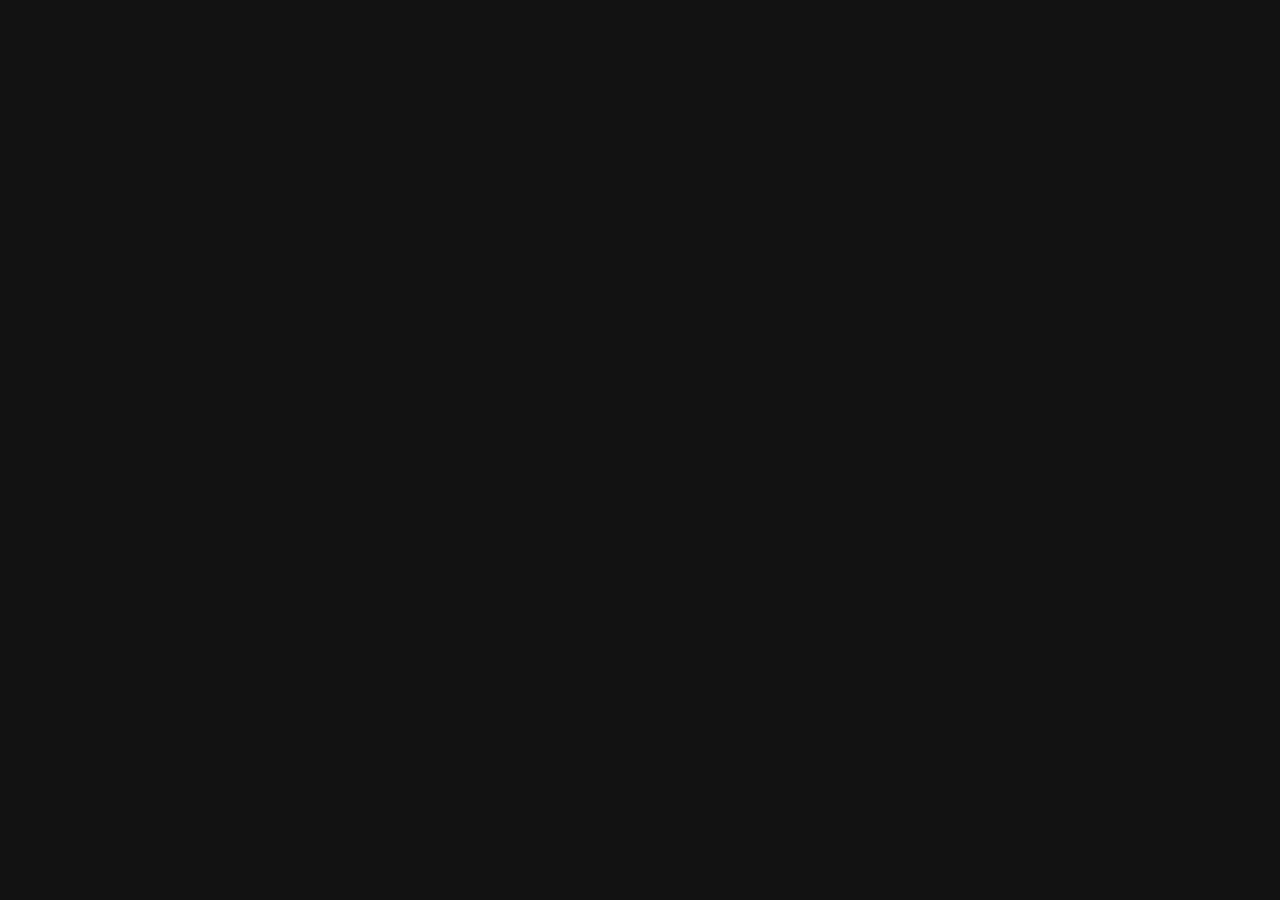
==== index.html @ 7065d360 "Initial commit" ====
<!DOCTYPE html>
<html lang="pt-br">
<head>
    <meta charset="UTF-8">
    <meta name="viewport" content="width=device-width, initial-scale=1.0">
    <meta http-equiv="X-UA-Compatible" content="ie=edge">
    <link rel="stylesheet" href="style.css">
    <title>ErrorClock</title>
</head>
<body>
    <main>
        <div class="relogio" data-text="baaaaaah"></div>
    </main>

    <script src="script.js"></script>
</body>
</html>
---- style.css ----
body {
    background: #111;
    display: flex;
    align-items: center;
    height: 95vh;
    justify-content: center;
}
  
  .relogio {
    font-family: arial;
    position: relative;
    color: #fff;
    text-align: center;
    font-size: 7rem;
    max-width: 1200px;
    margin: 0 auto;
  }
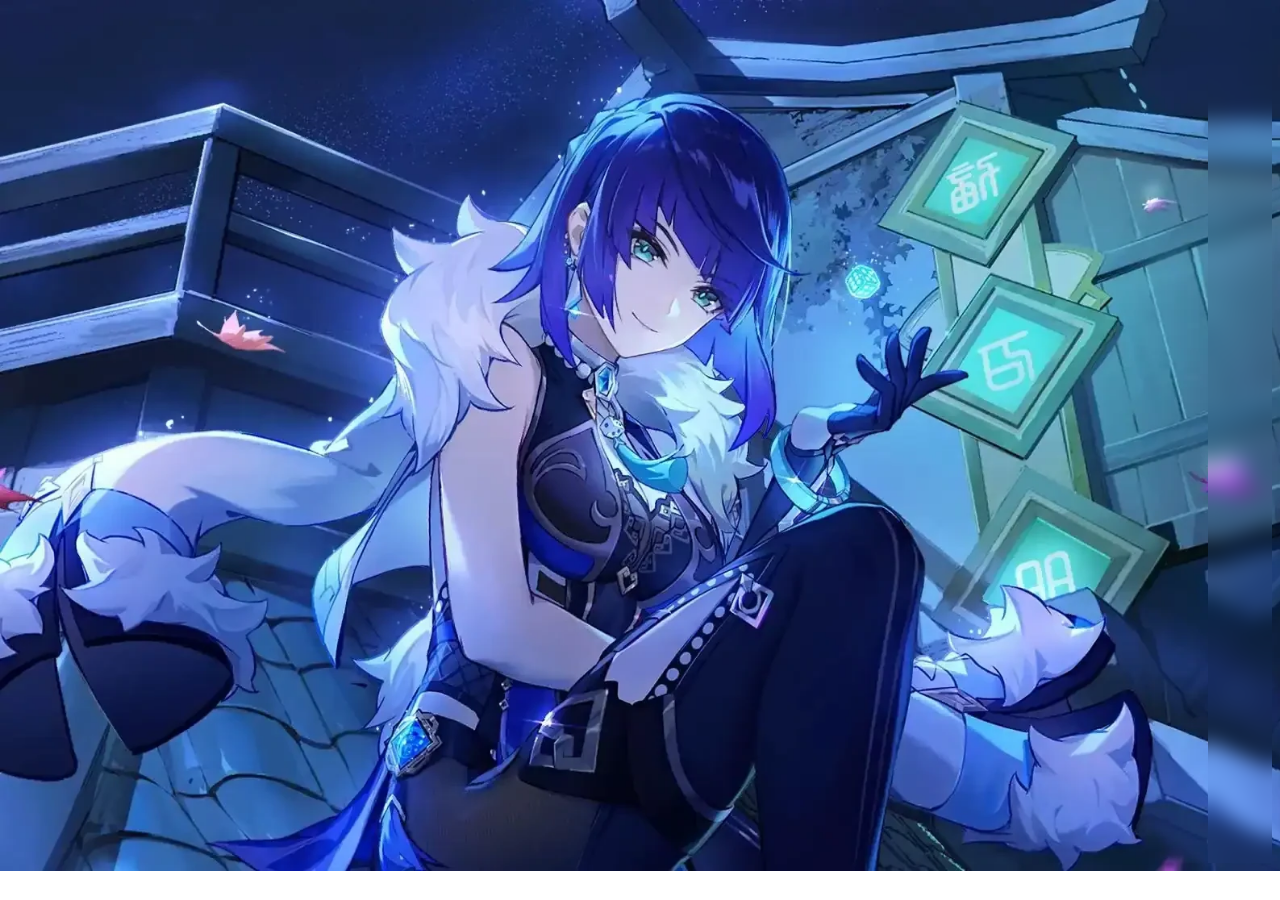
==== commit 4d7a0131: "att" ====
--- a/index.html
+++ b/index.html
@@ -5,7 +5,7 @@
     <meta name="viewport" content="width=device-width, initial-scale=1.0">
     <meta http-equiv="X-UA-Compatible" content="ie=edge">
     <link rel="stylesheet" href="style.css">
-    <title>ErrorClock</title>
+    <title>Genshin Clock</title>
 </head>
 <body>
     <main>
--- a/style.css
+++ b/style.css
@@ -1,19 +1,25 @@
 body {
-    background: #111;
+    background-image: url(img/yelan.webp);
     display: flex;
-    align-items: center;
+    justify-content: end;
+    background-size: cover;
+    background-repeat: no-repeat;
     height: 95vh;
-    justify-content: center;
 }
   
-  .relogio {
-    font-family: arial;
-    position: relative;
-    color: #fff;
-    text-align: center;
-    font-size: 7rem;
-    max-width: 1200px;
-    margin: 0 auto;
-  }
+main{
+  backdrop-filter: blur(10px);
+  max-height: 100%;
+  padding:10px 2em;
+  
+}
+
+.relogio {
+  margin-top: 40%;
+  font-family: arial;
+  color: #fff;
+  text-align: center;
+  font-size: 4rem;
+}
 
  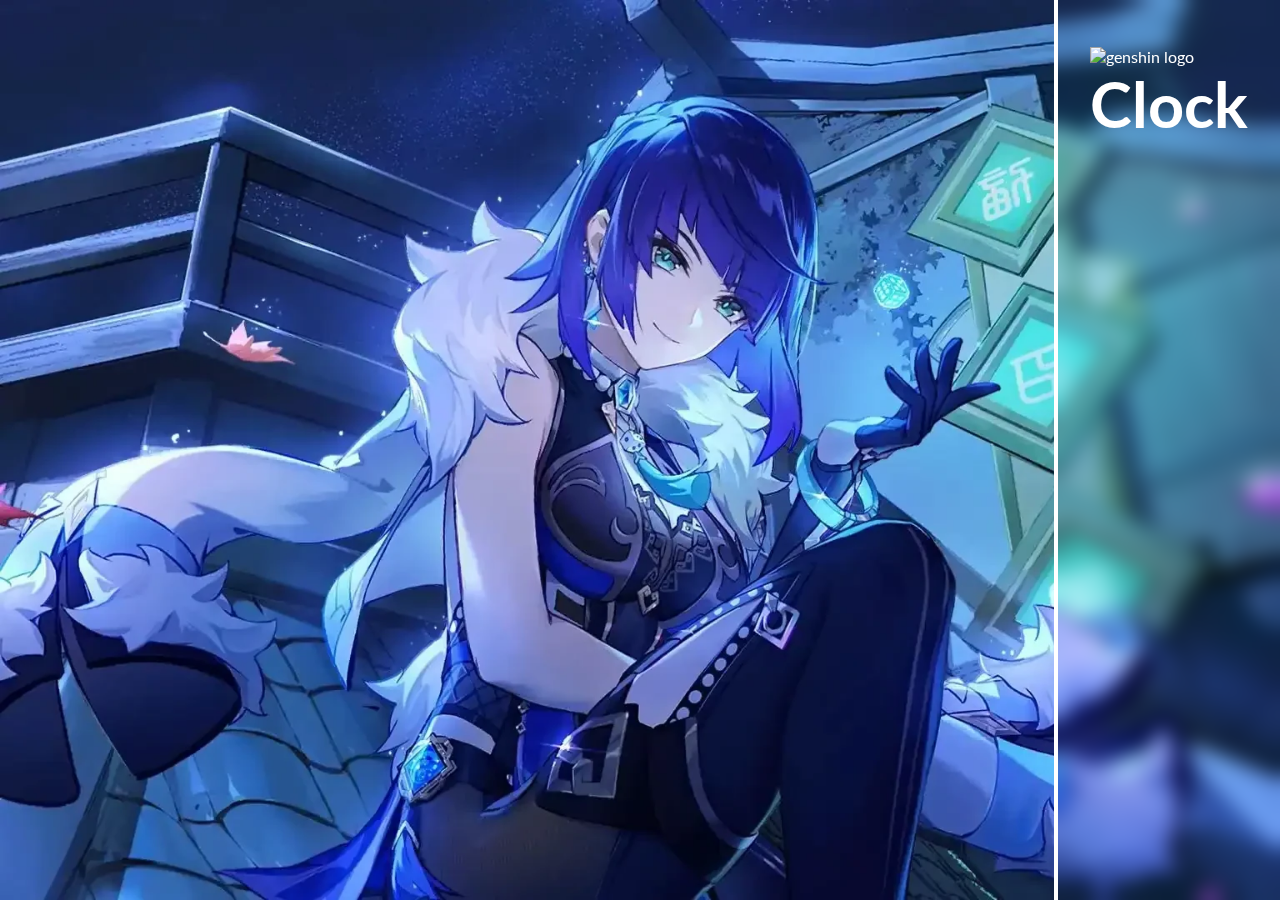
==== commit 5c780365: "att" ====
--- a/index.html
+++ b/index.html
@@ -5,11 +5,14 @@
     <meta name="viewport" content="width=device-width, initial-scale=1.0">
     <meta http-equiv="X-UA-Compatible" content="ie=edge">
     <link rel="stylesheet" href="style.css">
+    <link rel="shortcut icon" href="favicon.ico" type="image/x-icon">
     <title>Genshin Clock</title>
 </head>
 <body>
     <main>
-        <div class="relogio" data-text="baaaaaah"></div>
+        <img src="https://www.freepnglogos.com/uploads/genshin-impact-logo-png/genshin-impact-shadow-logo-by-kurikuo-steamgriddb-4.png" alt="genshin logo">
+        <h1>Clock</h1>
+        <div class="relogio"></div>
     </main>
 
     <script src="script.js"></script>
--- a/style.css
+++ b/style.css
@@ -1,25 +1,44 @@
+@charset "utf-8";
+@import url('https://fonts.googleapis.com/css2?family=Lato:ital,wght@0,100;0,300;0,400;0,700;0,900;1,100;1,300;1,400;1,700;1,900&display=swap');
+
+* {
+  padding: 0;
+  box-sizing: border-box;
+  margin: 0;
+}
+
 body {
     background-image: url(img/yelan.webp);
     display: flex;
     justify-content: end;
     background-size: cover;
     background-repeat: no-repeat;
-    height: 95vh;
+    height: 100vh;
 }
   
-main{
+main {
   backdrop-filter: blur(10px);
-  max-height: 100%;
-  padding:10px 2em;
-  
+  padding:0 2em;
+  border-left:4px solid #ffffff;
+  font-family: 'Lato', sans-serif;
+  color: #fff;
+}
+
+main h1 {
+  text-align: center;
+  font-size: 7vh;
+}
+
+main img {
+  width: 300px;
+  margin-top: 30%;
 }
 
 .relogio {
-  margin-top: 40%;
-  font-family: arial;
-  color: #fff;
+  margin-top: 10%;
   text-align: center;
-  font-size: 4rem;
+  font-size: 5rem;
+
 }
 
  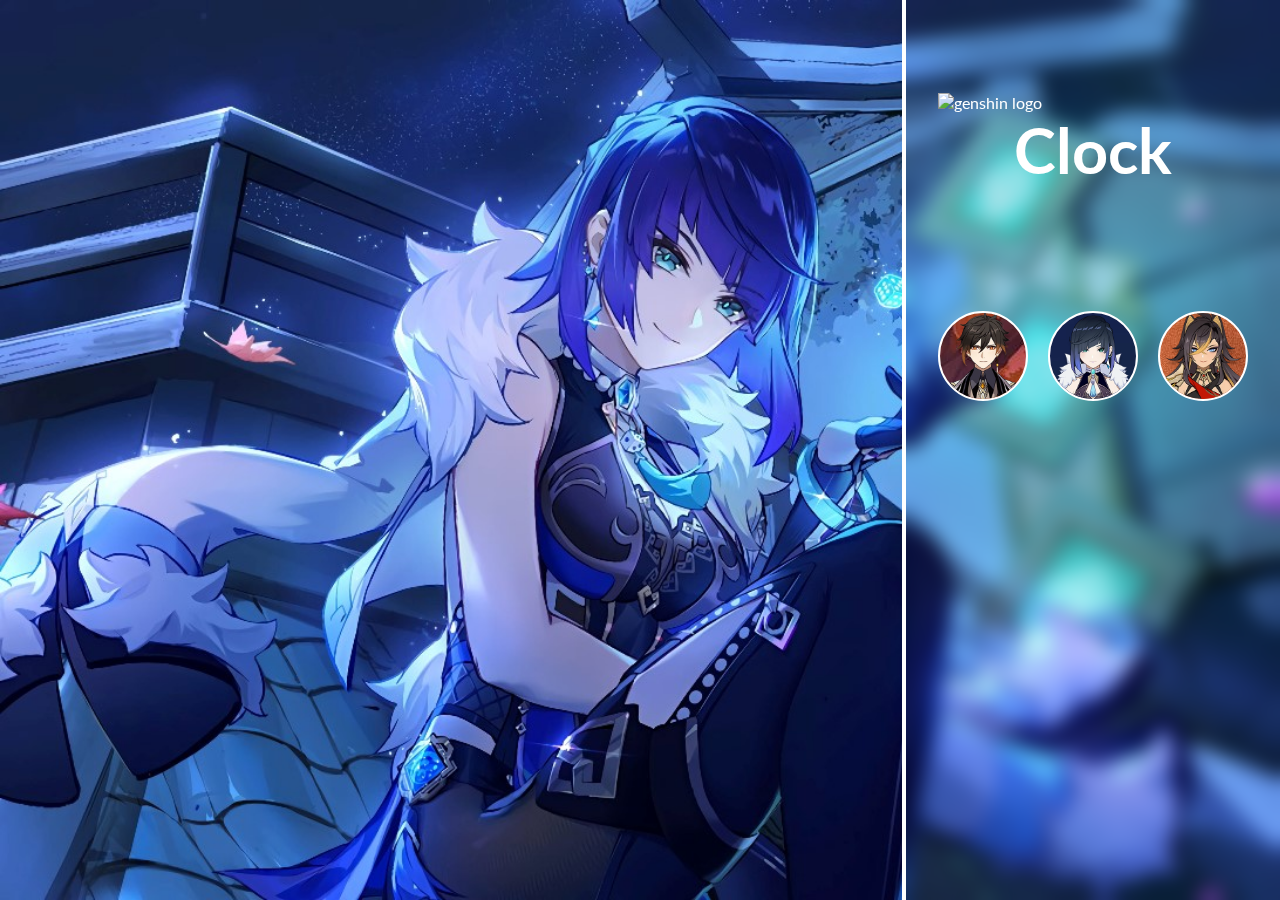
==== commit 6d895d1e: "att" ====
--- a/index.html
+++ b/index.html
@@ -5,7 +5,7 @@
     <meta name="viewport" content="width=device-width, initial-scale=1.0">
     <meta http-equiv="X-UA-Compatible" content="ie=edge">
     <link rel="stylesheet" href="style.css">
-    <link rel="shortcut icon" href="favicon.ico" type="image/x-icon">
+    <link rel="shortcut icon" href="img/favicon.ico" type="image/x-icon">
     <title>Genshin Clock</title>
 </head>
 <body>
@@ -13,6 +13,12 @@
         <img src="https://www.freepnglogos.com/uploads/genshin-impact-logo-png/genshin-impact-shadow-logo-by-kurikuo-steamgriddb-4.png" alt="genshin logo">
         <h1>Clock</h1>
         <div class="relogio"></div>
+
+        <div class="container">
+           <img src="img/Zhongli_Icon.webp" alt="ZhongLi" class="zhongli" id="btn-zhongli">
+           <img src="img/Yelan_Icon.webp" alt="Yelan" class="yelan" id="btn-yelan">
+           <img src="img/Dehya_Icon.webp" alt="Dehya" class="dehya" id="btn-dehya">
+        </div>
     </main>
 
     <script src="script.js"></script>
--- a/style.css
+++ b/style.css
@@ -8,13 +8,27 @@
 }
 
 body {
-    background-image: url(img/yelan.webp);
+    background-image: url(img/yelan.jpg);
     display: flex;
     justify-content: end;
     background-size: cover;
     background-repeat: no-repeat;
     height: 100vh;
 }
+
+.zhongli{
+  background-image: url(img/zhongli.jpg);
+  transition: all 0.25s ease-in-out;
+}
+.yelan{
+  background-image: url(img/yelan.jpg);
+  transition: all 0.25s ease-in-out;
+}
+.dehya{
+  background-image: url(img/dehya.jpg);
+  transition: all 0.25s ease-in-out;
+}
+
   
 main {
   backdrop-filter: blur(10px);
@@ -34,6 +48,22 @@
   margin-top: 30%;
 }
 
+button {
+  border: none;
+}
+
+.container {
+  display: flex;
+  justify-content: center;
+  gap: 20px;
+}
+
+.container img {
+  border: 2px solid;
+  width: 90px;
+  border-radius: 50%;
+}
+
 .relogio {
   margin-top: 10%;
   text-align: center;
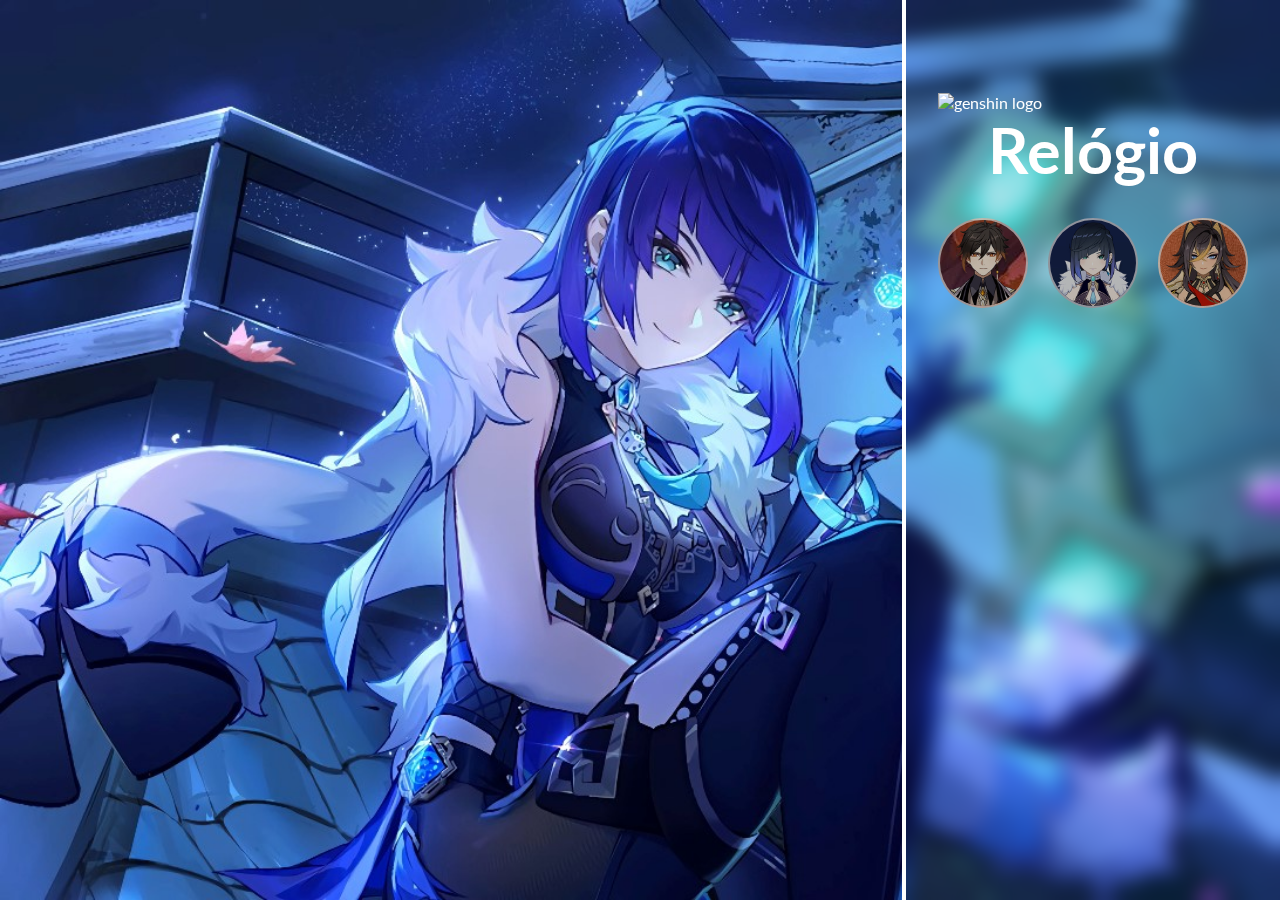
==== commit 1ad779db: "att" ====
--- a/index.html
+++ b/index.html
@@ -11,7 +11,7 @@
 <body>
     <main>
         <img src="https://www.freepnglogos.com/uploads/genshin-impact-logo-png/genshin-impact-shadow-logo-by-kurikuo-steamgriddb-4.png" alt="genshin logo">
-        <h1>Clock</h1>
+        <h1>Relógio</h1>
         <div class="relogio"></div>
 
         <div class="container">
--- a/style.css
+++ b/style.css
@@ -16,20 +16,19 @@
     height: 100vh;
 }
 
-.zhongli{
+.zhongli {
   background-image: url(img/zhongli.jpg);
   transition: all 0.25s ease-in-out;
 }
-.yelan{
+.yelan {
   background-image: url(img/yelan.jpg);
   transition: all 0.25s ease-in-out;
 }
-.dehya{
+.dehya {
   background-image: url(img/dehya.jpg);
   transition: all 0.25s ease-in-out;
 }
 
-  
 main {
   backdrop-filter: blur(10px);
   padding:0 2em;
@@ -43,32 +42,36 @@
   font-size: 7vh;
 }
 
-main img {
+main > img {
   width: 300px;
   margin-top: 30%;
 }
 
-button {
-  border: none;
-}
-
 .container {
+  margin-top: 10%;
   display: flex;
+  align-items: center;
   justify-content: center;
   gap: 20px;
 }
 
 .container img {
-  border: 2px solid;
+  
   width: 90px;
   border-radius: 50%;
+  filter: brightness(75%);
+  border: 2px solid #f8f8f8c0;
+}
+
+.container img:hover {
+  border: 2px solid;
+  filter: brightness(100%);
 }
 
 .relogio {
   margin-top: 10%;
   text-align: center;
   font-size: 5rem;
-
 }
 
  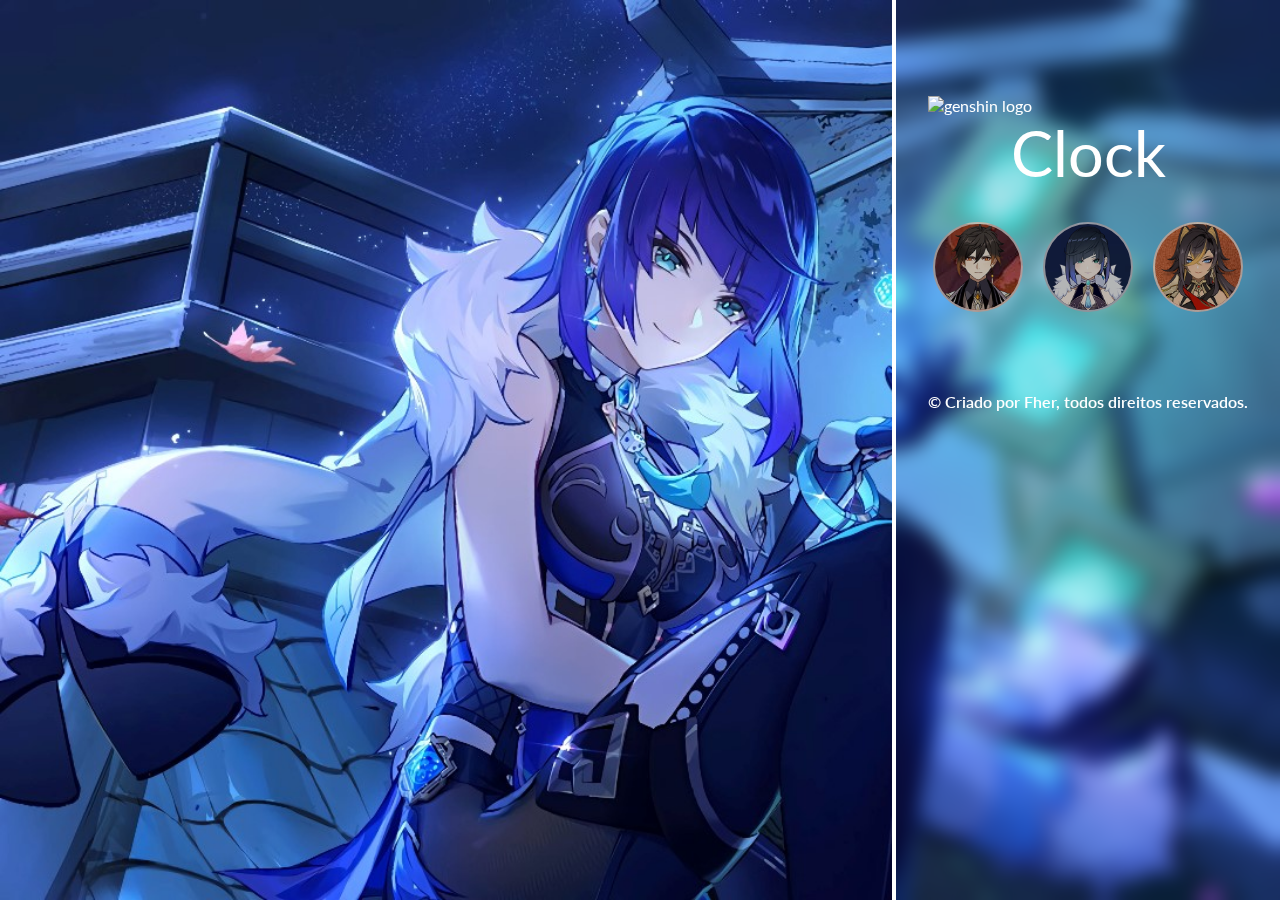
==== commit 7e4db0cd: "att" ====
--- a/index.html
+++ b/index.html
@@ -11,7 +11,7 @@
 <body>
     <main>
         <img src="https://www.freepnglogos.com/uploads/genshin-impact-logo-png/genshin-impact-shadow-logo-by-kurikuo-steamgriddb-4.png" alt="genshin logo">
-        <h1>Relógio</h1>
+        <h1>Clock</h1>
         <div class="relogio"></div>
 
         <div class="container">
@@ -19,6 +19,8 @@
            <img src="img/Yelan_Icon.webp" alt="Yelan" class="yelan" id="btn-yelan">
            <img src="img/Dehya_Icon.webp" alt="Dehya" class="dehya" id="btn-dehya">
         </div>
+
+        <p>&copy Criado por <a href="https://fherexe.github.io/MyLinks/">Fher</a>, todos direitos reservados.</p>
     </main>
 
     <script src="script.js"></script>
--- a/style.css
+++ b/style.css
@@ -40,6 +40,18 @@
 main h1 {
   text-align: center;
   font-size: 7vh;
+  font-weight: 400;
+}
+
+main p {
+  font-weight: 600;
+  text-align: center;
+  margin-top: 25%;
+}
+
+main a {
+  text-decoration: none;
+  color: #fff;
 }
 
 main > img {
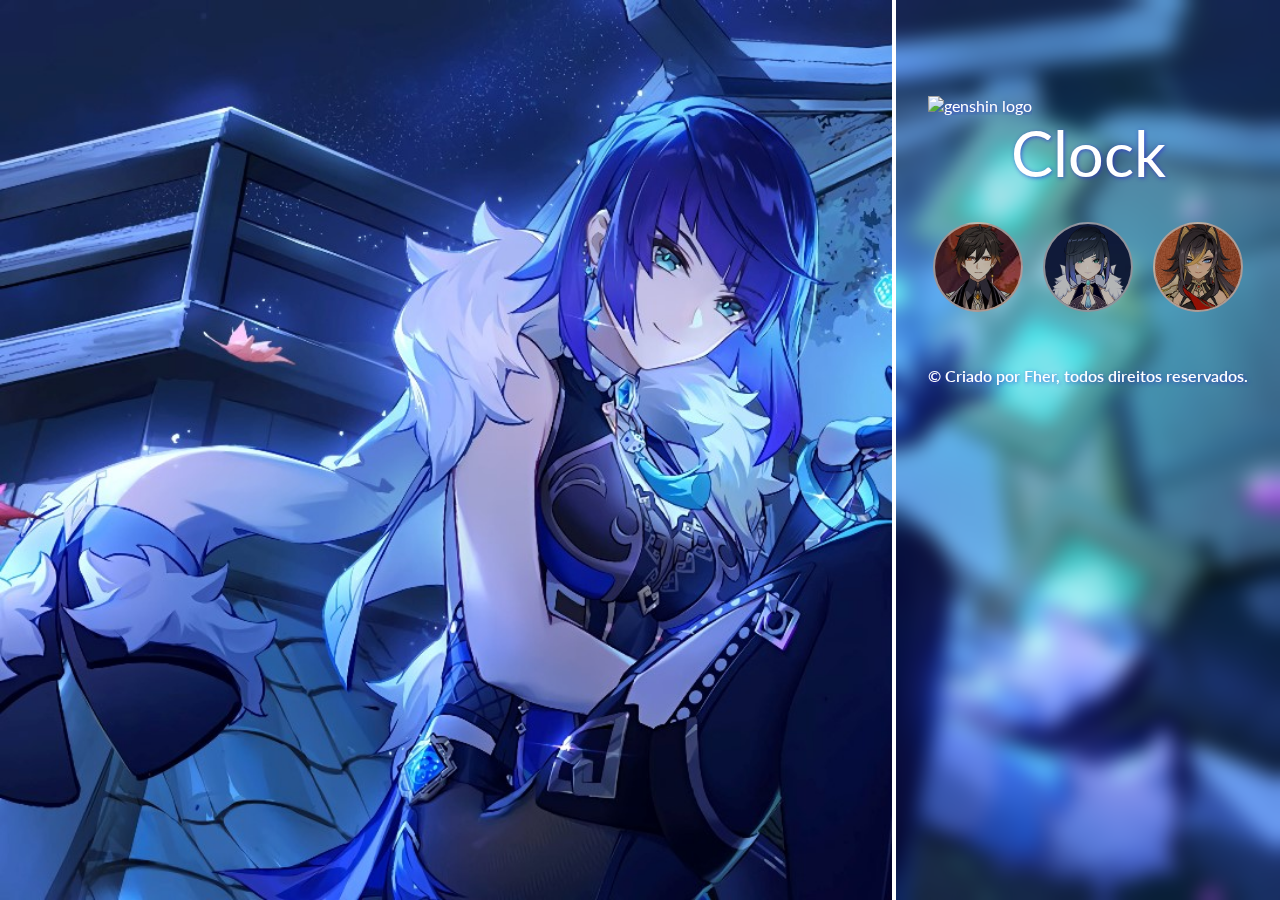
==== commit 701ab56d: "att" ====
--- a/index.html
+++ b/index.html
@@ -20,7 +20,7 @@
            <img src="img/Dehya_Icon.webp" alt="Dehya" class="dehya" id="btn-dehya">
         </div>
 
-        <p>&copy Criado por <a href="https://fherexe.github.io/MyLinks/">Fher</a>, todos direitos reservados.</p>
+        <p>&copy Criado por <a href="https://fherexe.github.io/PortfolioPessoal/">Fher</a>, todos direitos reservados.</p>
     </main>
 
     <script src="script.js"></script>
--- a/style.css
+++ b/style.css
@@ -35,6 +35,7 @@
   border-left:4px solid #ffffff;
   font-family: 'Lato', sans-serif;
   color: #fff;
+  text-shadow: 1px 1px 4px #2c20d3a1;
 }
 
 main h1 {
@@ -46,12 +47,16 @@
 main p {
   font-weight: 600;
   text-align: center;
-  margin-top: 25%;
+  margin-top: 17%;
 }
 
 main a {
   text-decoration: none;
   color: #fff;
+}
+
+main a:hover {
+
 }
 
 main > img {
